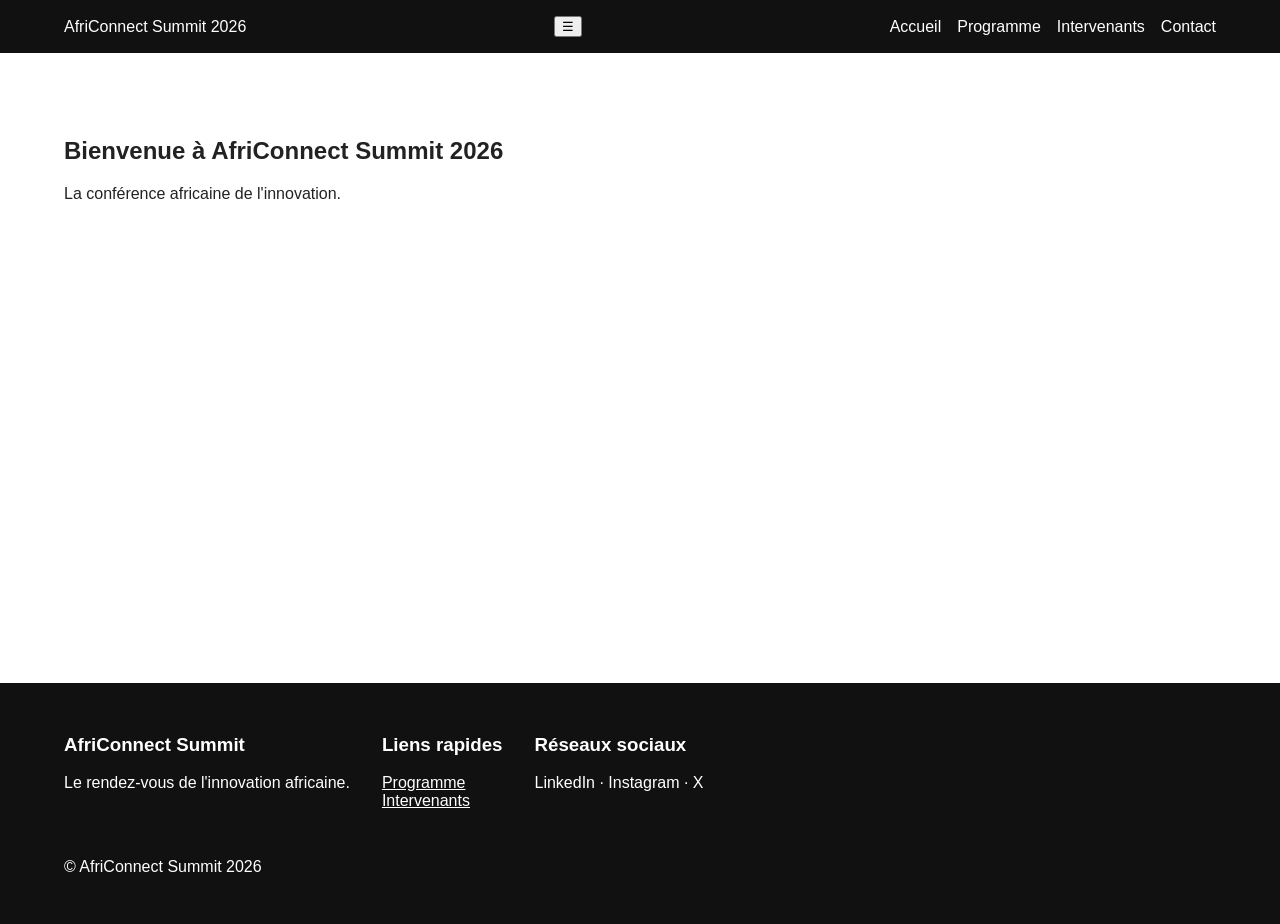
==== index.html @ eaa364ae "feat: initialize AfriConnect Summit project structure" ====
<!DOCTYPE html>
<html lang="fr">
<head><meta charset="UTF-8"><meta name="viewport" content="width=device-width, initial-scale=1.0"><title>Accueil</title><link rel="stylesheet" href="css/style.css"></head>
<body>
<header class="site-header">
  <nav class="navbar">
    <a class="logo" href="index.html">AfriConnect Summit 2026</a>
    <button class="menu-toggle" aria-label="Ouvrir le menu">☰</button>
    <div class="nav-links">
      <a href="index.html">Accueil</a>
      <a href="programme.html">Programme</a>
      <a href="intervenants.html">Intervenants</a>
      <a href="contact.html">Contact</a>
      </div>
  </nav>
</header>
<main><section><h1>Bienvenue à AfriConnect Summit 2026</h1><p>La conférence africaine de l'innovation.</p></section></main>
<footer class="site-footer">
  <div><h3>AfriConnect Summit</h3><p>Le rendez-vous de l'innovation africaine.</p></div>
  <div><h3>Liens rapides</h3><a href="programme.html">Programme</a><a href="intervenants.html">Intervenants</a></div>
  <div><h3>Réseaux sociaux</h3><p>LinkedIn · Instagram · X</p></div>
  <p class="copyright">© <span id="current-year"></span> AfriConnect Summit 2026</p>
</footer>

</body>
</html>
---- css/style.css ----
* { box-sizing: border-box; }
body { margin: 0; font-family: Arial, sans-serif; color: #222; background: #fff; }
.navbar { display: flex; justify-content: space-between; align-items: center; padding: 1rem 5%; background: #111; }
.logo, .nav-links a { color: white; text-decoration: none; }
.nav-links { display: flex; gap: 1rem; }
main { min-height: 70vh; padding: 4rem 5%; }
.site-footer { padding: 2rem 5%; background: #111; color: white; display: flex; gap: 2rem; flex-wrap: wrap; }
.site-footer a { color: white; display: block; }
.copyright { width: 100%; }
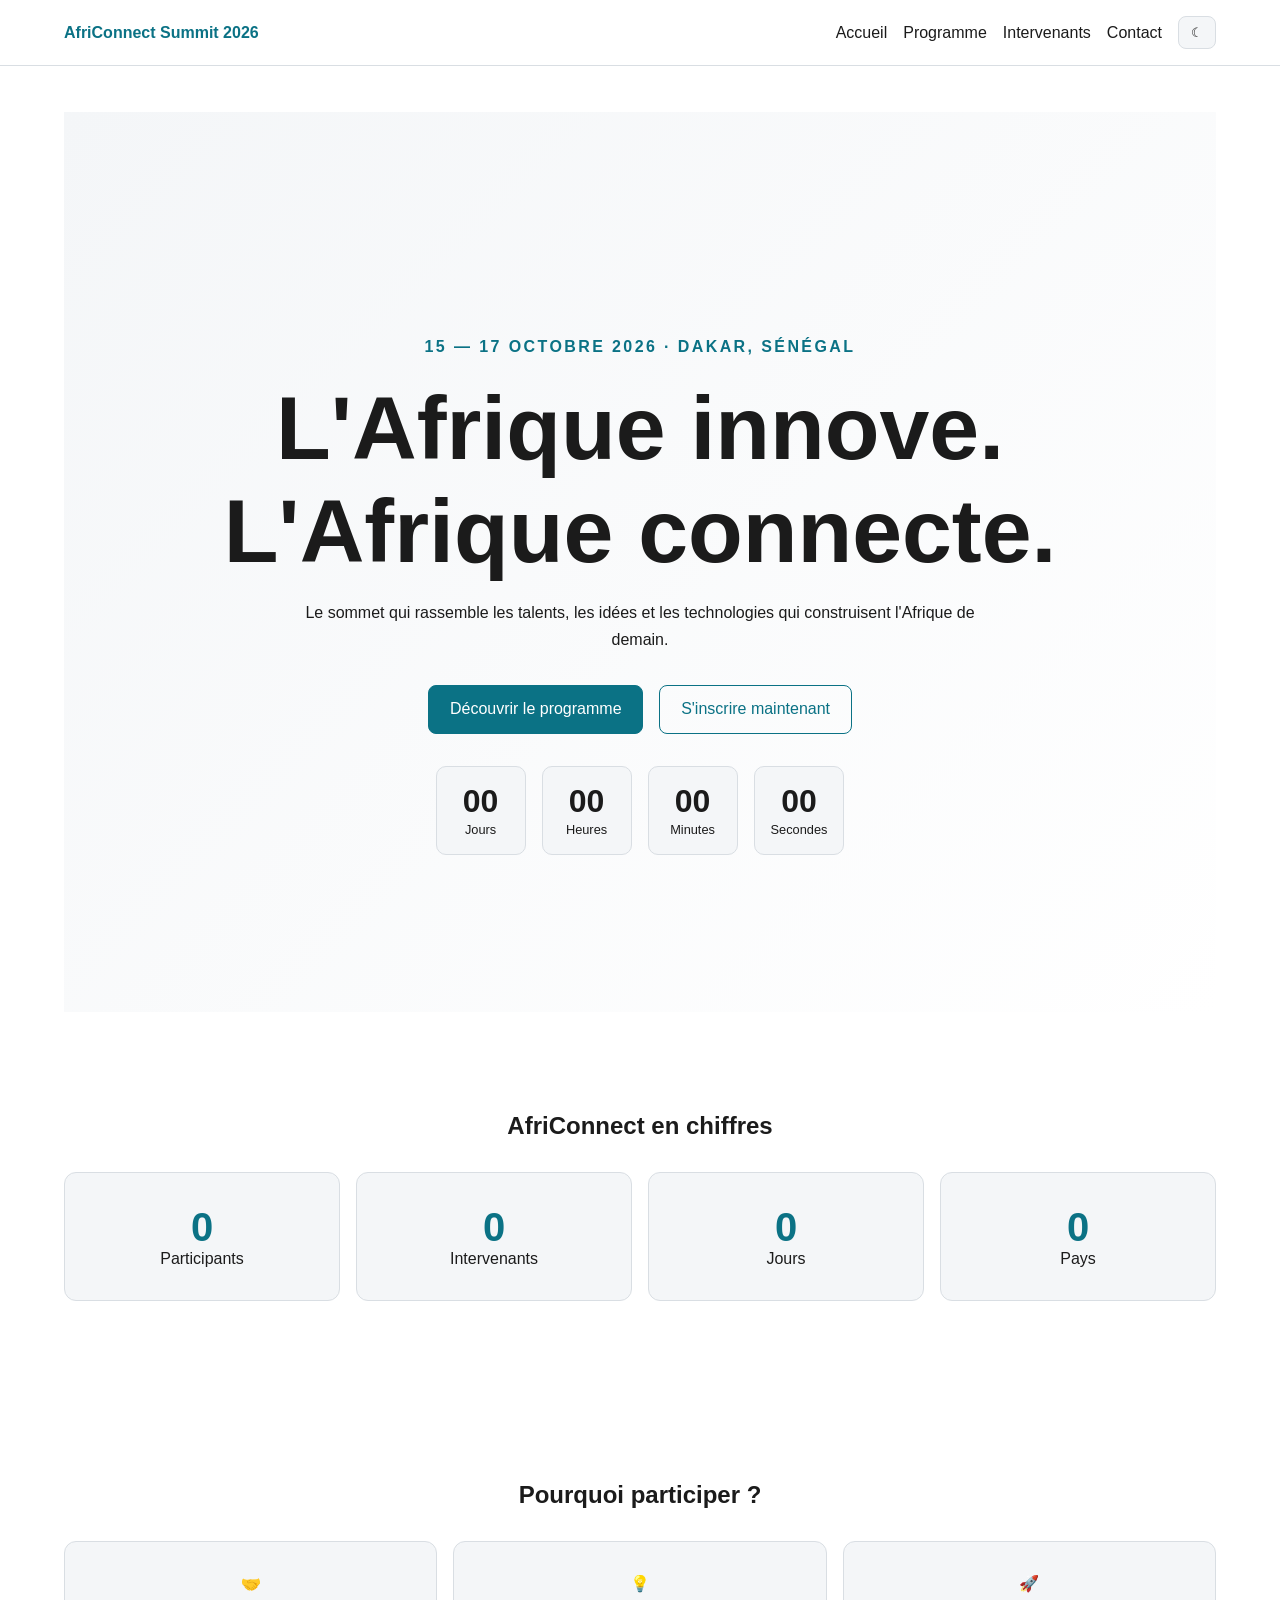
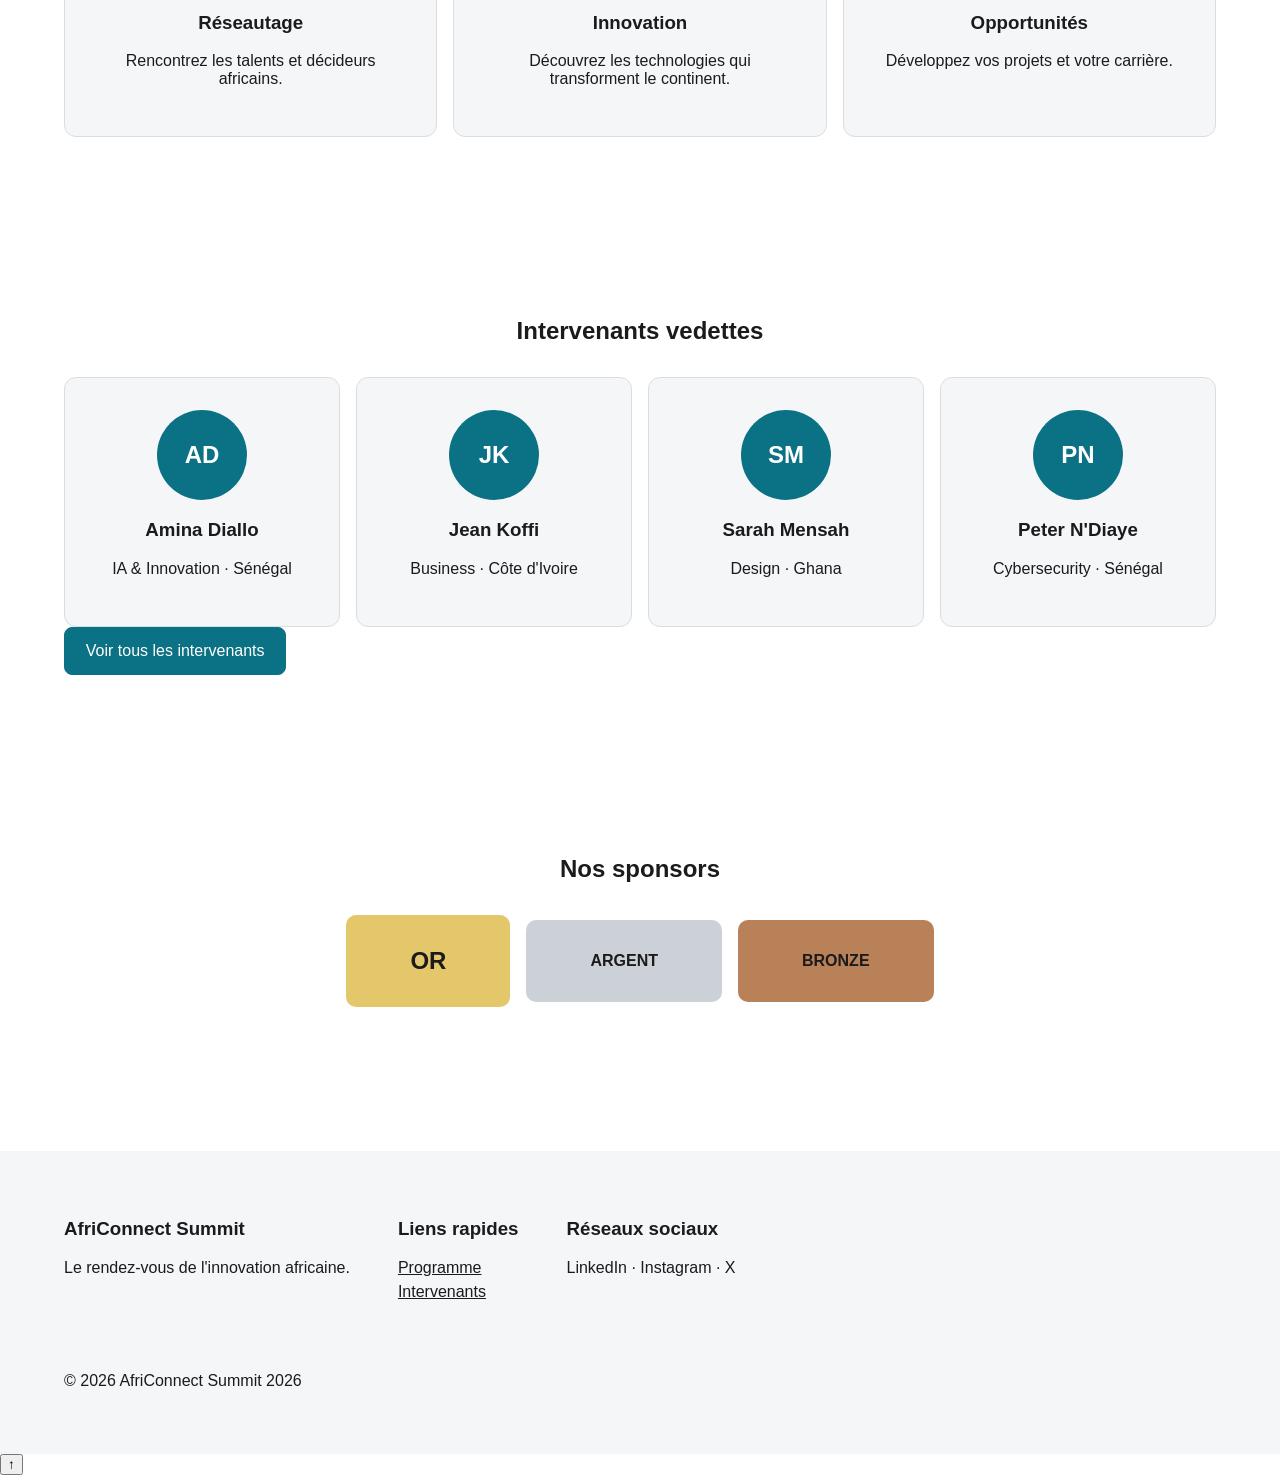
==== commit 0f3877e5: "feat: build complete homepage with hero statistics speakers and sponsors" ====
--- a/index.html
+++ b/index.html
@@ -1,7 +1,14 @@
 <!DOCTYPE html>
 <html lang="fr">
-<head><meta charset="UTF-8"><meta name="viewport" content="width=device-width, initial-scale=1.0"><title>Accueil</title><link rel="stylesheet" href="css/style.css"></head>
+<head>
+  <meta charset="UTF-8">
+  <meta name="viewport" content="width=device-width, initial-scale=1.0">
+  <title>Accueil | AfriConnect Summit 2026</title>
+  <link rel="stylesheet" href="css/style.css">
+  <link rel="stylesheet" href="css/responsive.css">
+</head>
 <body>
+
 <header class="site-header">
   <nav class="navbar">
     <a class="logo" href="index.html">AfriConnect Summit 2026</a>
@@ -11,16 +18,48 @@
       <a href="programme.html">Programme</a>
       <a href="intervenants.html">Intervenants</a>
       <a href="contact.html">Contact</a>
-      </div>
+      <button id="theme-toggle" class="theme-toggle" aria-label="Changer de thème">☾</button>
+    </div>
   </nav>
 </header>
-<main><section><h1>Bienvenue à AfriConnect Summit 2026</h1><p>La conférence africaine de l'innovation.</p></section></main>
+
+<main>
+
+<section class="hero">
+  <div class="hero-content reveal fade-in">
+    <p class="eyebrow">15 — 17 OCTOBRE 2026 · DAKAR, SÉNÉGAL</p>
+    <h1>L'Afrique innove.<br>L'Afrique connecte.</h1>
+    <p>Le sommet qui rassemble les talents, les idées et les technologies qui construisent l'Afrique de demain.</p>
+    <div class="cta-group"><a class="btn" href="programme.html">Découvrir le programme</a><a class="btn secondary" href="contact.html">S'inscrire maintenant</a></div>
+    <div id="countdown" class="countdown"><div><strong id="days">00</strong><span>Jours</span></div><div><strong id="hours">00</strong><span>Heures</span></div><div><strong id="minutes">00</strong><span>Minutes</span></div><div><strong id="seconds">00</strong><span>Secondes</span></div></div>
+  </div>
+</section>
+<section class="section reveal"><h2>AfriConnect en chiffres</h2><div class="stats-grid">
+  <div class="stat-card"><strong class="counter" data-target="1200">0</strong><span>Participants</span></div>
+  <div class="stat-card"><strong class="counter" data-target="48">0</strong><span>Intervenants</span></div>
+  <div class="stat-card"><strong class="counter" data-target="3">0</strong><span>Jours</span></div>
+  <div class="stat-card"><strong class="counter" data-target="12">0</strong><span>Pays</span></div>
+</div></section>
+<section class="section reveal"><h2>Pourquoi participer ?</h2><div class="features"><article>🤝<h3>Réseautage</h3><p>Rencontrez les talents et décideurs africains.</p></article><article>💡<h3>Innovation</h3><p>Découvrez les technologies qui transforment le continent.</p></article><article>🚀<h3>Opportunités</h3><p>Développez vos projets et votre carrière.</p></article></div></section>
+<section class="section reveal"><h2>Intervenants vedettes</h2><div class="speaker-grid">
+  <article class="speaker-card"><div class="avatar">AD</div><h3>Amina Diallo</h3><p>IA & Innovation · Sénégal</p></article>
+  <article class="speaker-card"><div class="avatar">JK</div><h3>Jean Koffi</h3><p>Business · Côte d'Ivoire</p></article>
+  <article class="speaker-card"><div class="avatar">SM</div><h3>Sarah Mensah</h3><p>Design · Ghana</p></article>
+  <article class="speaker-card"><div class="avatar">PN</div><h3>Peter N'Diaye</h3><p>Cybersecurity · Sénégal</p></article>
+</div><a class="btn" href="intervenants.html">Voir tous les intervenants</a></section>
+<section class="section reveal"><h2>Nos sponsors</h2><div class="sponsors"><div class="sponsor gold">OR</div><div class="sponsor silver">ARGENT</div><div class="sponsor bronze">BRONZE</div></div></section>
+
+</main>
+
 <footer class="site-footer">
   <div><h3>AfriConnect Summit</h3><p>Le rendez-vous de l'innovation africaine.</p></div>
   <div><h3>Liens rapides</h3><a href="programme.html">Programme</a><a href="intervenants.html">Intervenants</a></div>
   <div><h3>Réseaux sociaux</h3><p>LinkedIn · Instagram · X</p></div>
   <p class="copyright">© <span id="current-year"></span> AfriConnect Summit 2026</p>
 </footer>
+<button id="back-to-top" class="back-to-top" aria-label="Retour en haut">↑</button>
+
+<script src="js/main.js"></script>
 
 </body>
 </html>
--- a/css/style.css
+++ b/css/style.css
@@ -1,9 +1,40 @@
-* { box-sizing: border-box; }
-body { margin: 0; font-family: Arial, sans-serif; color: #222; background: #fff; }
-.navbar { display: flex; justify-content: space-between; align-items: center; padding: 1rem 5%; background: #111; }
-.logo, .nav-links a { color: white; text-decoration: none; }
-.nav-links { display: flex; gap: 1rem; }
-main { min-height: 70vh; padding: 4rem 5%; }
-.site-footer { padding: 2rem 5%; background: #111; color: white; display: flex; gap: 2rem; flex-wrap: wrap; }
-.site-footer a { color: white; display: block; }
-.copyright { width: 100%; }
+:root { --bg:#ffffff; --text:#1b1b1b; --surface:#f4f6f8; --primary:#0b7285; --header:#ffffff; --border:#d9dee3; }
+[data-theme="dark"] { --bg:#101418; --text:#f4f7f9; --surface:#1b2229; --primary:#66d9ef; --header:#151b21; --border:#35404a; }
+* { box-sizing:border-box; }
+html { scroll-behavior:smooth; }
+body { margin:0; font-family:Arial,sans-serif; color:var(--text); background:var(--bg); transition:.3s; }
+.navbar { position:fixed; top:0; left:0; right:0; z-index:10; display:flex; justify-content:space-between; align-items:center; padding:1rem 5%; background:var(--header); border-bottom:1px solid var(--border); }
+.logo { color:var(--primary); text-decoration:none; font-weight:700; }
+.nav-links { display:flex; align-items:center; gap:1rem; }
+.nav-links a { color:var(--text); text-decoration:none; }
+.theme-toggle,.menu-toggle { border:1px solid var(--border); background:var(--surface); color:var(--text); padding:.5rem .75rem; cursor:pointer; border-radius:8px; }
+.menu-toggle { display:none; }
+main { min-height:70vh; padding:7rem 5% 4rem; }
+.site-footer { padding:3rem 5%; background:var(--surface); display:flex; gap:3rem; flex-wrap:wrap; }
+.site-footer a { color:var(--text); display:block; margin:.4rem 0; }
+.copyright { width:100%; }
+
+.hero { min-height:100vh; display:grid; place-items:center; text-align:center; padding:6rem 5% 3rem; background:linear-gradient(135deg,var(--surface),var(--bg)); }
+.hero h1 { font-size:clamp(2.5rem,7vw,6rem); margin:.5rem 0; }
+.hero p { max-width:700px; margin:1rem auto; line-height:1.7; }
+.eyebrow { letter-spacing:.15em; color:var(--primary); font-weight:700; }
+.cta-group { display:flex; justify-content:center; gap:1rem; flex-wrap:wrap; margin:2rem 0; }
+.btn { display:inline-block; padding:.9rem 1.3rem; background:var(--primary); color:white; text-decoration:none; border-radius:8px; border:1px solid var(--primary); }
+.btn.secondary { background:transparent; color:var(--primary); }
+.countdown { display:flex; justify-content:center; gap:1rem; flex-wrap:wrap; }
+.countdown div { min-width:90px; padding:1rem; background:var(--surface); border:1px solid var(--border); border-radius:10px; }
+.countdown strong { display:block; font-size:2rem; }
+.countdown span { font-size:.8rem; }
+.section { padding:5rem 0; }
+.section h2 { text-align:center; margin-bottom:2rem; }
+.stats-grid,.speaker-grid { display:grid; grid-template-columns:repeat(4,1fr); gap:1rem; }
+.stat-card,.speaker-card,.features article { padding:2rem; text-align:center; background:var(--surface); border:1px solid var(--border); border-radius:12px; }
+.stat-card strong { display:block; font-size:2.5rem; color:var(--primary); }
+.features { display:flex; gap:1rem; }
+.features article { flex:1; }
+.speaker-card { transition:.3s; }
+.speaker-card:hover { transform:translateY(-8px); box-shadow:0 15px 30px #0002; }
+.avatar { width:90px; height:90px; margin:auto; display:grid; place-items:center; border-radius:50%; background:var(--primary); color:white; font-weight:bold; font-size:1.5rem; }
+.sponsors { display:flex; align-items:center; justify-content:center; gap:1rem; }
+.sponsor { padding:2rem 4rem; border-radius:10px; font-weight:bold; }
+.gold { font-size:1.5rem; background:#e5c76b; }.silver { background:#cbd1d6; }.bronze { background:#b98157; }
--- a/css/responsive.css
+++ b/css/responsive.css
@@ -0,0 +1,8 @@
+@media (max-width: 700px) {
+  .menu-toggle { display:block; }
+  .nav-links { display:none; position:absolute; top:100%; left:0; right:0; padding:1rem 5%; background:var(--header); flex-direction:column; align-items:flex-start; }
+  .nav-links.open { display:flex; }
+}
+
+@media (max-width:900px){.stats-grid,.speaker-grid{grid-template-columns:repeat(2,1fr)}}
+@media (max-width:700px){.features,.sponsors{flex-direction:column}.stats-grid,.speaker-grid{grid-template-columns:1fr}.sponsor{text-align:center}}
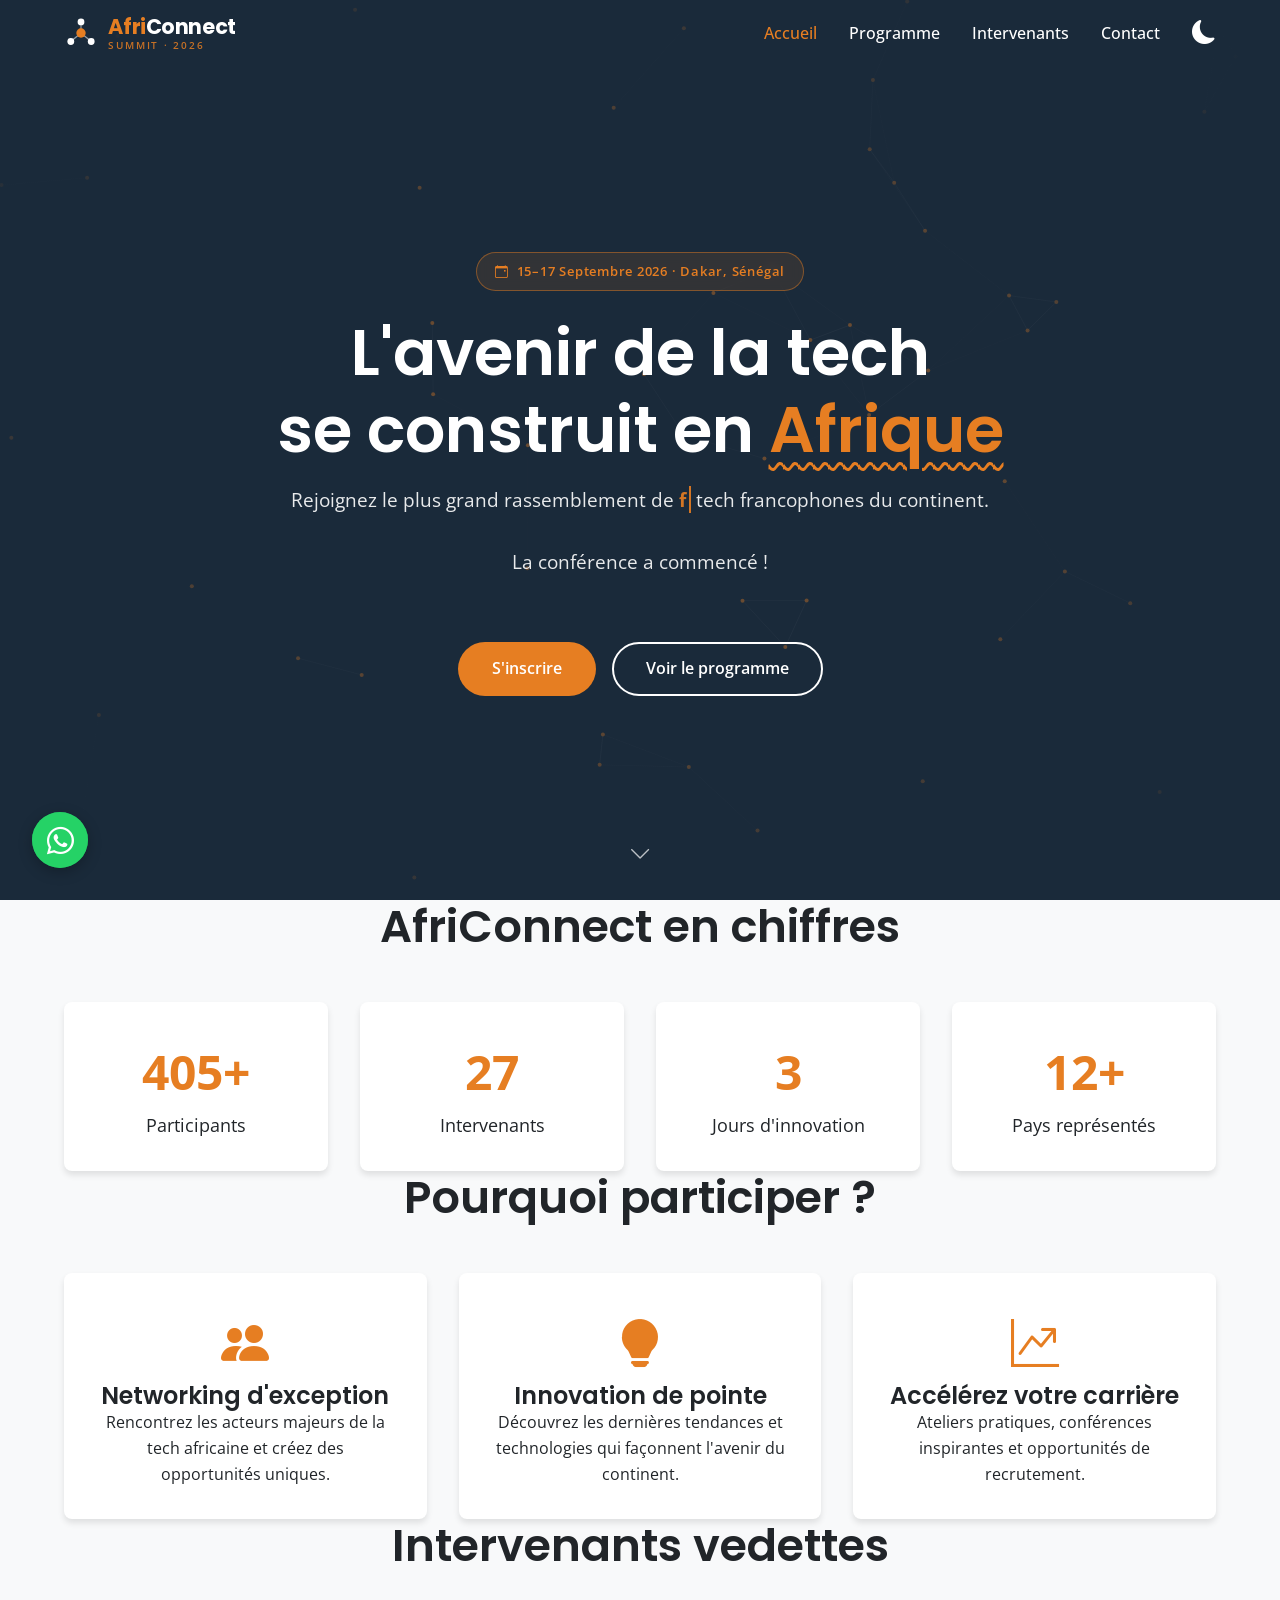
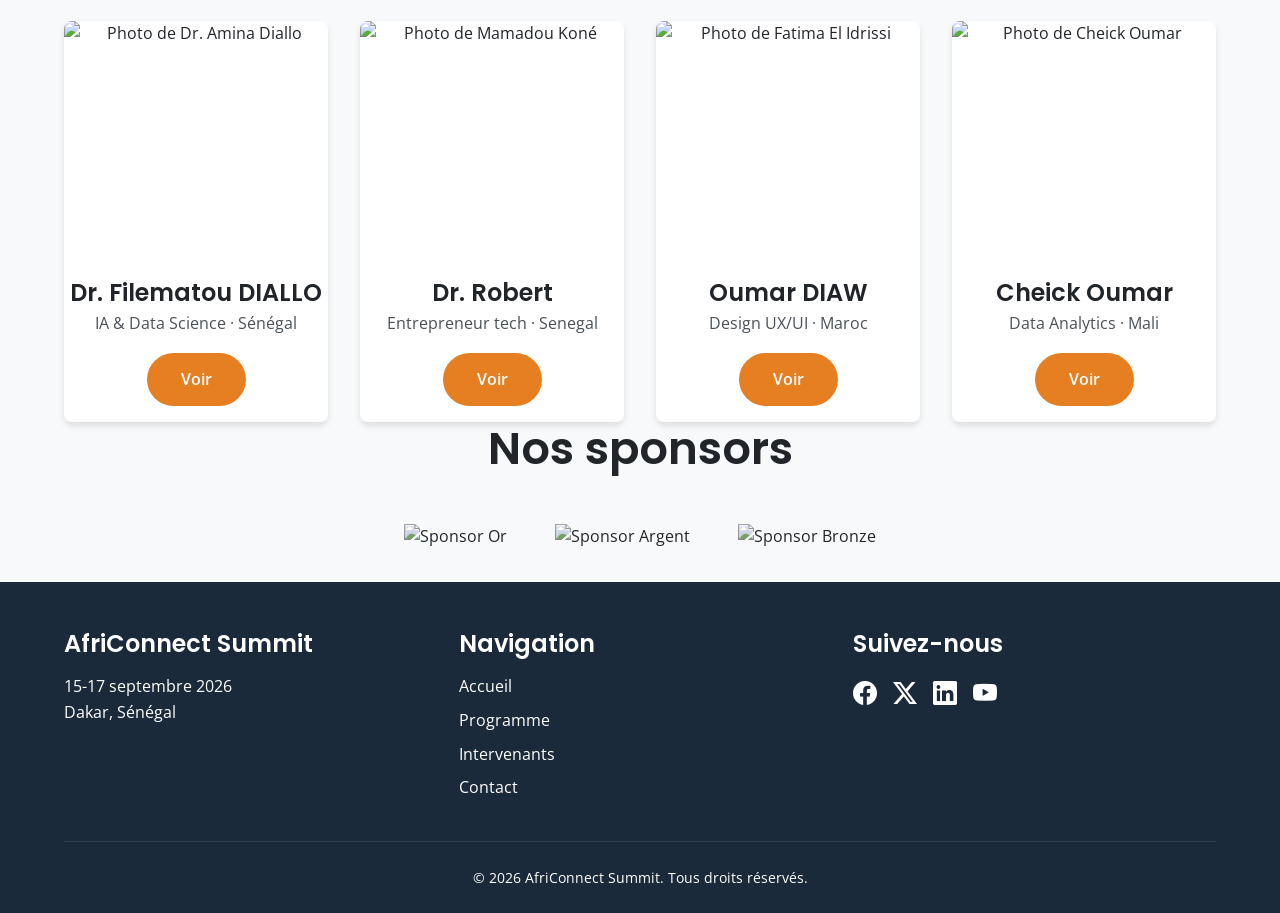
==== commit 1f385245: "feat: finalize AfriConnect Summit 2026 website and complete all requirements" ====
--- a/index.html
+++ b/index.html
@@ -1,65 +1,216 @@
 <!DOCTYPE html>
-<html lang="fr">
+<html lang="fr" class="no-js">
 <head>
-  <meta charset="UTF-8">
-  <meta name="viewport" content="width=device-width, initial-scale=1.0">
-  <title>Accueil | AfriConnect Summit 2026</title>
-  <link rel="stylesheet" href="css/style.css">
-  <link rel="stylesheet" href="css/responsive.css">
+    <meta charset="UTF-8" />
+    <meta name="viewport" content="width=device-width, initial-scale=1.0" />
+    <meta name="description" content="AfriConnect Summit 2026 : le plus grand rassemblement tech francophone, 15-17 septembre 2026 à Dakar." />
+    <title>AfriConnect Summit 2026</title>
+    <!-- Google Fonts -->
+    <link rel="preconnect" href="https://fonts.googleapis.com">
+    <link rel="preconnect" href="https://fonts.gstatic.com" crossorigin>
+    <link href="https://fonts.googleapis.com/css2?family=Open+Sans:ital,wght@0,300..800;1,300..800&family=Poppins:ital,wght@0,400;0,600;0,700;1,400&display=swap" rel="stylesheet">
+    <!-- Bootstrap Icons -->
+    <link rel="stylesheet" href="https://cdn.jsdelivr.net/npm/bootstrap-icons@1.11.3/font/bootstrap-icons.min.css">
+    <script>document.documentElement.classList.replace('no-js','js');</script>
+    <link rel="stylesheet" href="css/style.css">
 </head>
 <body>
 
-<header class="site-header">
-  <nav class="navbar">
-    <a class="logo" href="index.html">AfriConnect Summit 2026</a>
-    <button class="menu-toggle" aria-label="Ouvrir le menu">☰</button>
-    <div class="nav-links">
-      <a href="index.html">Accueil</a>
-      <a href="programme.html">Programme</a>
-      <a href="intervenants.html">Intervenants</a>
-      <a href="contact.html">Contact</a>
-      <button id="theme-toggle" class="theme-toggle" aria-label="Changer de thème">☾</button>
+    <!-- navbar  -->
+    <header class="navbar" id="navbar">
+        <div class="container">
+            <a href="index.html" class="logo" aria-label="AfriConnect Summit — retour à l'accueil">
+         <svg class="logo-mark" viewBox="0 0 40 40" xmlns="http://www.w3.org/2000/svg" aria-hidden="true" focusable="false">
+                    <line class="lm-link" x1="20" y1="20" x2="8" y2="30" />
+           <line class="lm-link" x1="20" y1="20" x2="32" y2="30" />
+              <line class="lm-link" x1="20" y1="20" x2="20" y2="7" />
+     <circle class="lm-node" cx="8" cy="30" r="4" />
+             <circle class="lm-node" cx="32" cy="30" r="4" />
+                    <circle class="lm-node" cx="20" cy="7" r="4" />
+              <circle class="lm-node lm-hub" cx="20" cy="20" r="5.5" />
+                   </svg>
+      <span class="logo-text">
+                    <span class="logo-wordmark"><span class="logo-afri">Afri</span>Connect</span>
+                    <span class="logo-tagline">Summit · 2026</span>
+     </span>
+  </a>
+            <nav aria-label="Navigation principale">
+        <ul class="nav-links" id="navLinks">
+             <li><a href="index.html" class="active" aria-current="page">Accueil</a></li>
+                    <li><a href="programme.html">Programme</a></li>
+              <li><a href="intervenants.html">Intervenants</a></li>
+                    <li><a href="contact.html">Contact</a></li>
+                <li>
+                        <button class="theme-toggle" id="themeToggle" aria-label="Basculer le mode sombre">
+                            <i class="bi bi-moon-fill"></i>
+                        </button>
+            </li>
+         </ul>
+            <button class="hamburger" id="hamburger" aria-label="Menu" aria-expanded="false" aria-controls="navLinks">
+                <span></span><span></span><span></span>
+                </button>
+            </nav>
+        </div>
+    </header>
+
+<!-- hero -->
+                 <section class="hero" id="accueil">
+    <canvas class="hero-canvas" data-max-particles="70" aria-hidden="true"></canvas>
+                    <div class="hero-content">
+    <span class="hero-eyebrow"><i class="bi bi-calendar-event"></i> 15–17 Septembre 2026 · Dakar, Sénégal</span>
+                <h1>L'avenir de la tech <br>se construit en <span class="accent-word">Afrique</span></h1>
+            <p>Rejoignez le plus grand rassemblement de <span id="typewriter" class="typewriter-word"></span> tech francophones du continent.</p>
+    <div class="countdown">
+                <div class="countdown-item"><span id="days">00</span><small>Jours</small></div>
+      <div class="countdown-item"><span id="hours">00</span><small>Heures</small></div>
+                <div class="countdown-item"><span id="minutes">00</span><small>Minutes</small></div>
+                                     <div class="countdown-item"><span id="seconds">00</span><small>Secondes</small></div>
+ </div>
+                     <div class="cta-buttons">
+      <a href="contact.html" class="btn btn-primary">S'inscrire</a>
+                <a href="programme.html" class="btn btn-outline">Voir le programme</a>
+                         </div>
+                            </div>
+                    <a href="#chiffres" class="scroll-cue" aria-label="Défiler vers la suite"><i class="bi bi-chevron-down"></i></a>
+                 </section>
+
+    <!-- chiffre clé -->
+        <section class="container fade-in" id="chiffres">
+        <h2 class="section-title">AfriConnect en chiffres</h2>
+             <div class="stats-grid">
+                     <div class="stat-item">
+                <span class="stat-number" data-target="1200" data-suffix="+">0</span>
+                     <span class="stat-label">Participants</span>
+                               </div>
+             <div class="stat-item">
+                <span class="stat-number" data-target="48" data-suffix="">0</span>
+                <span class="stat-label">Intervenants</span>
+                         </div>
+    <div class="stat-item">
+                <span class="stat-number" data-target="3" data-suffix="">0</span>
+                <span class="stat-label">Jours d'innovation</span>
+            </div>
+     <div class="stat-item">
+                <span class="stat-number" data-target="12" data-suffix="+">0</span>
+         <span class="stat-label">Pays représentés</span>
+            </div>
+     </div>
+    </section>
+
+<!-- why participer ?  -->
+    <section class="container slide-in">
+        <h2 class="section-title">Pourquoi participer ?</h2>
+        <div class="reasons">
+     <div class="reason">
+       <i class="bi bi-people-fill"></i>
+                <h3>Networking d'exception</h3>
+                <p>Rencontrez les acteurs majeurs de la tech africaine et créez des opportunités uniques.</p>
+            </div>
+            <div class="reason">
+                <i class="bi bi-lightbulb-fill"></i>
+       <h3>Innovation de pointe</h3>
+                <p>Découvrez les dernières tendances et technologies qui façonnent l'avenir du continent.</p>
+     </div>
+        <div class="reason">
+                <i class="bi bi-graph-up-arrow"></i>
+     <h3>Accélérez votre carrière</h3>
+                         <p>Ateliers pratiques, conférences inspirantes et opportunités de recrutement.</p>
     </div>
-  </nav>
-</header>
-
-<main>
-
-<section class="hero">
-  <div class="hero-content reveal fade-in">
-    <p class="eyebrow">15 — 17 OCTOBRE 2026 · DAKAR, SÉNÉGAL</p>
-    <h1>L'Afrique innove.<br>L'Afrique connecte.</h1>
-    <p>Le sommet qui rassemble les talents, les idées et les technologies qui construisent l'Afrique de demain.</p>
-    <div class="cta-group"><a class="btn" href="programme.html">Découvrir le programme</a><a class="btn secondary" href="contact.html">S'inscrire maintenant</a></div>
-    <div id="countdown" class="countdown"><div><strong id="days">00</strong><span>Jours</span></div><div><strong id="hours">00</strong><span>Heures</span></div><div><strong id="minutes">00</strong><span>Minutes</span></div><div><strong id="seconds">00</strong><span>Secondes</span></div></div>
-  </div>
-</section>
-<section class="section reveal"><h2>AfriConnect en chiffres</h2><div class="stats-grid">
-  <div class="stat-card"><strong class="counter" data-target="1200">0</strong><span>Participants</span></div>
-  <div class="stat-card"><strong class="counter" data-target="48">0</strong><span>Intervenants</span></div>
-  <div class="stat-card"><strong class="counter" data-target="3">0</strong><span>Jours</span></div>
-  <div class="stat-card"><strong class="counter" data-target="12">0</strong><span>Pays</span></div>
-</div></section>
-<section class="section reveal"><h2>Pourquoi participer ?</h2><div class="features"><article>🤝<h3>Réseautage</h3><p>Rencontrez les talents et décideurs africains.</p></article><article>💡<h3>Innovation</h3><p>Découvrez les technologies qui transforment le continent.</p></article><article>🚀<h3>Opportunités</h3><p>Développez vos projets et votre carrière.</p></article></div></section>
-<section class="section reveal"><h2>Intervenants vedettes</h2><div class="speaker-grid">
-  <article class="speaker-card"><div class="avatar">AD</div><h3>Amina Diallo</h3><p>IA & Innovation · Sénégal</p></article>
-  <article class="speaker-card"><div class="avatar">JK</div><h3>Jean Koffi</h3><p>Business · Côte d'Ivoire</p></article>
-  <article class="speaker-card"><div class="avatar">SM</div><h3>Sarah Mensah</h3><p>Design · Ghana</p></article>
-  <article class="speaker-card"><div class="avatar">PN</div><h3>Peter N'Diaye</h3><p>Cybersecurity · Sénégal</p></article>
-</div><a class="btn" href="intervenants.html">Voir tous les intervenants</a></section>
-<section class="section reveal"><h2>Nos sponsors</h2><div class="sponsors"><div class="sponsor gold">OR</div><div class="sponsor silver">ARGENT</div><div class="sponsor bronze">BRONZE</div></div></section>
-
-</main>
-
-<footer class="site-footer">
-  <div><h3>AfriConnect Summit</h3><p>Le rendez-vous de l'innovation africaine.</p></div>
-  <div><h3>Liens rapides</h3><a href="programme.html">Programme</a><a href="intervenants.html">Intervenants</a></div>
-  <div><h3>Réseaux sociaux</h3><p>LinkedIn · Instagram · X</p></div>
-  <p class="copyright">© <span id="current-year"></span> AfriConnect Summit 2026</p>
-</footer>
-<button id="back-to-top" class="back-to-top" aria-label="Retour en haut">↑</button>
-
-<script src="js/main.js"></script>
-
+        </div>
+    </section>
+
+    <!-- Les intervenants -->
+    <section class="container zoom-in">
+        <h2 class="section-title">Intervenants vedettes</h2>
+        <div class="speakers-grid">
+            <!-- Carte 1 -->
+            <div class="speaker-card" data-theme="ai">
+                <img src="https://www.chrhautesenne.be/sites/default/files/styles/large/public/2025-02/Diallo_Aissatou.jpg.webp?h=fc3f5e47&itok=AjhcNFgK" alt="Photo de Dr. Amina Diallo">
+                <h3>Dr. Filematou DIALLO</h3>
+                <p>IA & Data Science · Sénégal</p>
+                <a href="intervenants.html" class="btn btn-primary">Voir</a>
+            </div>
+            <!-- Carte 2 -->
+            <div class="speaker-card" data-theme="business">
+                <img src="https://diggers.news/wp-content/uploads/2025/05/Dr-Sega-e1746857872665.jpeg" alt="Photo de Mamadou Koné">
+                <h3>Dr. Robert</h3>
+                <p>Entrepreneur tech · Senegal</p>
+                <a href="intervenants.html" class="btn btn-primary">Voir</a>
+            </div>
+            <!-- Carte 3 -->
+            <div class="speaker-card" data-theme="design">
+                <img src="https://global.ariseplay.com/amg/www.arise.tv/uploads/2021/02/Abdulsamad-Rabiu.jpg" alt="Photo de Fatima El Idrissi">
+                <h3>Oumar DIAW</h3>
+                <p>Design UX/UI · Maroc</p>
+                <a href="intervenants.html" class="btn btn-primary">Voir</a>
+            </div>
+            <!-- Carte 4 -->
+            <div class="speaker-card" data-theme="data">
+                <img src="https://senegal7.com/wp-content/uploads/2025/03/Le-Senegal-magnifie-le-theme-de-la-Journee-Mondiale.jpg" alt="Photo de Cheick Oumar">
+                <h3>Cheick Oumar</h3>
+                <p>Data Analytics · Mali</p>
+                <a href="intervenants.html" class="btn btn-primary">Voir</a>
+            </div>
+        </div>
+    </section>
+
+    <!-- Sponsors-->
+    <section class="container">
+        <h2 class="section-title">Nos sponsors</h2>
+        <div class="sponsors">
+            <div class="sponsor gold">
+                <img src="https://i0.wp.com/pastef.org/wp-content/uploads/2020/01/Logo-Pastef-01.png?resize=1024%2C576&ssl=1" alt="Sponsor Or">
+            </div>
+            <div class="sponsor silver">
+                <img src="https://s.rfi.fr/media/display/ed44f02a-c239-11ec-b0fc-005056bf8594/w:980/p:16x9/wave-senegal-mobile-money.png" alt="Sponsor Argent">
+            </div>
+            <div class="sponsor bronze">
+                <img src="https://media.licdn.com/dms/image/v2/D5612AQGDS7RxeH7oYg/article-cover_image-shrink_720_1280/article-cover_image-shrink_720_1280/0/1732199007458?e=2147483647&v=beta&t=pcN7pC9khEKmROkFY8ktlH1fE3T2nJt5a-Lr2YK0wtw" alt="Sponsor Bronze">
+            </div>
+        </div>
+    </section>
+
+    <!-- footer traduiser vous meme en français -->
+    <footer>
+        <div class="container">
+                            <div class="footer-grid">
+                <div class="footer-col">
+                    <h3>AfriConnect Summit</h3>
+             <p>15-17 septembre 2026<br>Dakar, Sénégal</p>
+                </div>
+                    <div class="footer-col">
+                    <h3>Navigation</h3>
+                    <ul>
+                        <li><a href="index.html">Accueil</a></li>
+                        <li><a href="programme.html">Programme</a></li>
+                        <li><a href="intervenants.html">Intervenants</a></li>
+                        <li><a href="contact.html">Contact</a></li>
+                    </ul>
+                </div>
+                <div class="footer-col">
+                    <h3>Suivez-nous</h3>
+                    <div class="social-icons">
+                        <a href="#"><i class="bi bi-facebook"></i></a>
+                        <a href="#"><i class="bi bi-twitter-x"></i></a>
+                        <a href="#"><i class="bi bi-linkedin"></i></a>
+                          <a href="#"><i class="bi bi-youtube"></i></a>
+                       </div>
+                  </div>
+              </div>
+            <div class="footer-bottom">
+                <p>&copy; <span class="current-year">2026</span> AfriConnect Summit. Tous droits réservés.</p>
+            </div>
+        </div>
+    </footer>
+
+    <!-- tapoter mon WHATSAPP FLOTTANT  -->
+    <a class="whatsapp-float" href="https://wa.me/221771234567?text=Bonjour%2C%20je%20souhaite%20des%20informations%20sur%20AfriConnect%20Summit%202026" target="_blank" rel="noopener" aria-label="Discuter sur WhatsApp">
+        <i class="bi bi-whatsapp"></i>
+    </a>
+
+    <!-- tu peux traaduire en français si tu ne comprend pas bro : BACK TO TOP -->
+    <button class="back-to-top" id="backToTop" aria-label="Retour en haut"><i class="bi bi-chevron-up"></i></button>
+
+    <script src="js/main.js"></script>
 </body>
 </html>
--- a/css/style.css
+++ b/css/style.css
@@ -1,40 +1,1354 @@
-:root { --bg:#ffffff; --text:#1b1b1b; --surface:#f4f6f8; --primary:#0b7285; --header:#ffffff; --border:#d9dee3; }
-[data-theme="dark"] { --bg:#101418; --text:#f4f7f9; --surface:#1b2229; --primary:#66d9ef; --header:#151b21; --border:#35404a; }
-* { box-sizing:border-box; }
-html { scroll-behavior:smooth; }
-body { margin:0; font-family:Arial,sans-serif; color:var(--text); background:var(--bg); transition:.3s; }
-.navbar { position:fixed; top:0; left:0; right:0; z-index:10; display:flex; justify-content:space-between; align-items:center; padding:1rem 5%; background:var(--header); border-bottom:1px solid var(--border); }
-.logo { color:var(--primary); text-decoration:none; font-weight:700; }
-.nav-links { display:flex; align-items:center; gap:1rem; }
-.nav-links a { color:var(--text); text-decoration:none; }
-.theme-toggle,.menu-toggle { border:1px solid var(--border); background:var(--surface); color:var(--text); padding:.5rem .75rem; cursor:pointer; border-radius:8px; }
-.menu-toggle { display:none; }
-main { min-height:70vh; padding:7rem 5% 4rem; }
-.site-footer { padding:3rem 5%; background:var(--surface); display:flex; gap:3rem; flex-wrap:wrap; }
-.site-footer a { color:var(--text); display:block; margin:.4rem 0; }
-.copyright { width:100%; }
-
-.hero { min-height:100vh; display:grid; place-items:center; text-align:center; padding:6rem 5% 3rem; background:linear-gradient(135deg,var(--surface),var(--bg)); }
-.hero h1 { font-size:clamp(2.5rem,7vw,6rem); margin:.5rem 0; }
-.hero p { max-width:700px; margin:1rem auto; line-height:1.7; }
-.eyebrow { letter-spacing:.15em; color:var(--primary); font-weight:700; }
-.cta-group { display:flex; justify-content:center; gap:1rem; flex-wrap:wrap; margin:2rem 0; }
-.btn { display:inline-block; padding:.9rem 1.3rem; background:var(--primary); color:white; text-decoration:none; border-radius:8px; border:1px solid var(--primary); }
-.btn.secondary { background:transparent; color:var(--primary); }
-.countdown { display:flex; justify-content:center; gap:1rem; flex-wrap:wrap; }
-.countdown div { min-width:90px; padding:1rem; background:var(--surface); border:1px solid var(--border); border-radius:10px; }
-.countdown strong { display:block; font-size:2rem; }
-.countdown span { font-size:.8rem; }
-.section { padding:5rem 0; }
-.section h2 { text-align:center; margin-bottom:2rem; }
-.stats-grid,.speaker-grid { display:grid; grid-template-columns:repeat(4,1fr); gap:1rem; }
-.stat-card,.speaker-card,.features article { padding:2rem; text-align:center; background:var(--surface); border:1px solid var(--border); border-radius:12px; }
-.stat-card strong { display:block; font-size:2.5rem; color:var(--primary); }
-.features { display:flex; gap:1rem; }
-.features article { flex:1; }
-.speaker-card { transition:.3s; }
-.speaker-card:hover { transform:translateY(-8px); box-shadow:0 15px 30px #0002; }
-.avatar { width:90px; height:90px; margin:auto; display:grid; place-items:center; border-radius:50%; background:var(--primary); color:white; font-weight:bold; font-size:1.5rem; }
-.sponsors { display:flex; align-items:center; justify-content:center; gap:1rem; }
-.sponsor { padding:2rem 4rem; border-radius:10px; font-weight:bold; }
-.gold { font-size:1.5rem; background:#e5c76b; }.silver { background:#cbd1d6; }.bronze { background:#b98157; }
+/* ===== RESET & VARIABLES ===== */
+:root {
+    /* Couleurs claires (par défaut) */
+    --bg-primary: #f8f9fa;
+    --bg-secondary: #ffffff;
+    --bg-hero: #1a2a3a;
+    --text-primary: #212529;
+    --text-secondary: #495057;
+    --text-light: #ffffff;
+    --accent: #e67e22;
+    --accent-hover: #d35400;
+    --shadow: rgba(0,0,0,0.1);
+    --border-radius: 8px;
+    --transition: 0.3s ease;
+    --font-title: 'Poppins', sans-serif;
+    --font-body: 'Open Sans', sans-serif;
+    --spacing: 2rem;
+    --max-width: 1200px;
+}
+
+[data-theme="dark"] {
+    --bg-primary: #121212;
+    --bg-secondary: #1e1e1e;
+    --bg-hero: #0a0a0a;
+    --text-primary: #e9ecef;
+    --text-secondary: #adb5bd;
+    --text-light: #f8f9fa;
+    --accent: #f39c12;
+    --accent-hover: #e67e22;
+    --shadow: rgba(255,255,255,0.05);
+}
+
+/* ===== BASE ===== */
+* {
+    margin: 0;
+    padding: 0;
+    box-sizing: border-box;
+}
+
+html {
+    scroll-behavior: smooth;
+}
+
+body {
+    font-family: var(--font-body);
+    background-color: var(--bg-primary);
+    color: var(--text-primary);
+    line-height: 1.6;
+    transition: background-color var(--transition), color var(--transition);
+}
+
+a {
+    text-decoration: none;
+    color: inherit;
+}
+
+img {
+    max-width: 100%;
+    height: auto;
+    display: block;
+}
+
+ul {
+    list-style: none;
+}
+
+/* ===== TYPOGRAPHIE ===== */
+h1, h2, h3, h4 {
+    font-family: var(--font-title);
+    font-weight: 600;
+    line-height: 1.2;
+}
+
+h1 { font-size: clamp(2.5rem, 8vw, 4rem); }
+h2 { font-size: clamp(2rem, 5vw, 2.8rem); margin-bottom: 1rem; }
+h3 { font-size: 1.5rem; }
+
+/* ===== CONTAINER ===== */
+.container {
+    max-width: var(--max-width);
+    margin: 0 auto;
+    padding: 0 1.5rem;
+}
+
+/* ===== NAVBAR ===== */
+.navbar {
+    position: fixed;
+    top: 0;
+    left: 0;
+    width: 100%;
+    z-index: 1000;
+    background: transparent;
+    padding: 1rem 0;
+    transition: background var(--transition), box-shadow var(--transition);
+}
+
+.navbar.scrolled {
+    background: var(--bg-secondary);
+    box-shadow: 0 2px 10px var(--shadow);
+}
+
+.navbar .container {
+    display: flex;
+    justify-content: space-between;
+    align-items: center;
+}
+
+/* ===== LOGO ===== */
+/* Le logo combine un pictogramme "réseau" (trois nœuds reliés à un
+   nœud central) et un mot-symbole à deux tons : "Afri" en couleur
+   accent, "Connect" dans la couleur de texte du header. Le pictogramme
+   utilise currentColor pour suivre automatiquement le changement de
+   couleur au scroll et en mode sombre. */
+.logo {
+    display: flex;
+    align-items: center;
+    gap: 0.65rem;
+    color: var(--text-light);
+    transition: color var(--transition);
+}
+
+.navbar.scrolled .logo {
+    color: var(--text-primary);
+}
+
+.logo-mark {
+    flex-shrink: 0;
+    width: 34px;
+    height: 34px;
+    overflow: visible;
+}
+
+.logo-mark .lm-link {
+    stroke: currentColor;
+    stroke-width: 1.4;
+    opacity: 0.55;
+    transition: opacity var(--transition), stroke-dashoffset 0.6s ease;
+    stroke-dasharray: 40;
+    stroke-dashoffset: 0;
+}
+
+.logo-mark .lm-node {
+    fill: currentColor;
+    transition: transform var(--transition), fill var(--transition);
+    transform-origin: center;
+    transform-box: fill-box;
+}
+
+.logo-mark .lm-hub {
+    fill: var(--accent);
+}
+
+.logo:hover .logo-mark .lm-link {
+    opacity: 1;
+    stroke-dashoffset: 40;
+}
+
+.logo:hover .logo-mark .lm-hub {
+    transform: scale(1.18);
+}
+
+.logo:hover .logo-mark .lm-node {
+    transform: scale(1.1);
+}
+
+.logo-text {
+    display: flex;
+    flex-direction: column;
+    line-height: 1.05;
+}
+
+.logo-wordmark {
+    font-family: var(--font-title);
+    font-weight: 700;
+    font-size: 1.3rem;
+    letter-spacing: -0.02em;
+    white-space: nowrap;
+}
+
+.logo-wordmark .logo-afri {
+    color: var(--accent);
+}
+
+.logo-tagline {
+    font-family: var(--font-body);
+    font-size: 0.62rem;
+    font-weight: 600;
+    letter-spacing: 0.18em;
+    text-transform: uppercase;
+    color: var(--accent);
+    opacity: 0.85;
+    margin-top: 0.15rem;
+}
+
+.nav-links {
+    display: flex;
+    gap: 2rem;
+    align-items: center;
+}
+
+.nav-links a {
+    color: var(--text-light);
+    font-weight: 500;
+    transition: color var(--transition);
+}
+
+.navbar.scrolled .nav-links a {
+    color: var(--text-primary);
+}
+
+.nav-links a:hover,
+.nav-links a.active {
+    color: var(--accent);
+}
+
+.theme-toggle {
+    background: none;
+    border: none;
+    color: var(--text-light);
+    font-size: 1.5rem;
+    cursor: pointer;
+    transition: color var(--transition);
+}
+
+.navbar.scrolled .theme-toggle {
+    color: var(--text-primary);
+}
+
+.theme-toggle:hover {
+    color: var(--accent);
+}
+
+/* Hamburger */
+.hamburger {
+    display: none;
+    flex-direction: column;
+    gap: 5px;
+    background: none;
+    border: none;
+    cursor: pointer;
+    padding: 5px;
+}
+
+.hamburger span {
+    display: block;
+    width: 25px;
+    height: 3px;
+    background: var(--text-light);
+    border-radius: 2px;
+    transition: var(--transition);
+}
+
+.navbar.scrolled .hamburger span {
+    background: var(--text-primary);
+}
+
+/* ===== HERO ===== */
+.hero {
+    min-height: 100vh;
+    display: flex;
+    align-items: center;
+    justify-content: center;
+    text-align: center;
+    background: var(--bg-hero);
+    color: var(--text-light);
+    padding: 6rem 1.5rem 3rem;
+    position: relative;
+    overflow: hidden;
+}
+
+.hero-canvas {
+    position: absolute;
+    inset: 0;
+    width: 100%;
+    height: 100%;
+    z-index: 0;
+    opacity: 0.55;
+}
+
+.hero::after {
+    content: '';
+    position: absolute;
+    inset: 0;
+    z-index: 1;
+    background: radial-gradient(ellipse at center, transparent 35%, var(--bg-hero) 92%);
+    pointer-events: none;
+}
+
+.hero-content {
+    max-width: 800px;
+    animation: fadeUp 1s ease-out;
+    position: relative;
+    z-index: 2;
+}
+
+.hero-eyebrow {
+    display: inline-flex;
+    align-items: center;
+    gap: 0.5rem;
+    padding: 0.5rem 1.1rem;
+    border: 1px solid color-mix(in srgb, var(--accent) 45%, transparent);
+    background: color-mix(in srgb, var(--accent) 12%, transparent);
+    backdrop-filter: blur(6px);
+    border-radius: 50px;
+    font-size: 0.8rem;
+    font-weight: 600;
+    letter-spacing: 0.06em;
+    color: var(--accent);
+    margin-bottom: 1.5rem;
+}
+
+.hero h1 {
+    margin-bottom: 1rem;
+}
+
+.hero .accent-word {
+    color: var(--accent);
+    text-decoration: underline;
+    text-decoration-style: wavy;
+    text-decoration-thickness: 3px;
+    text-underline-offset: 10px;
+}
+
+.hero p {
+    font-size: 1.2rem;
+    margin-bottom: 2rem;
+    opacity: 0.9;
+}
+
+.typewriter-word {
+    color: var(--accent);
+    font-weight: 700;
+    border-right: 2px solid var(--accent);
+    padding-right: 3px;
+    animation: caretBlink 0.8s steps(1) infinite;
+}
+
+.cta-buttons {
+    display: flex;
+    gap: 1rem;
+    justify-content: center;
+    flex-wrap: wrap;
+}
+
+.btn {
+    display: inline-block;
+    padding: 0.75rem 2rem;
+    border-radius: 50px;
+    font-weight: 600;
+    transition: all var(--transition);
+    border: 2px solid transparent;
+    cursor: pointer;
+}
+
+.btn-primary {
+    background: var(--accent);
+    color: #fff;
+}
+
+.btn-primary:hover {
+    background: var(--accent-hover);
+    transform: scale(1.05);
+}
+
+.btn-outline {
+    background: transparent;
+    border-color: var(--text-light);
+    color: var(--text-light);
+}
+
+.btn-outline:hover {
+    background: var(--text-light);
+    color: var(--bg-hero);
+    transform: scale(1.05);
+}
+
+/* Countdown */
+.countdown {
+    display: flex;
+    justify-content: center;
+    gap: 2rem;
+    margin: 2rem 0;
+    flex-wrap: wrap;
+}
+
+.countdown-item {
+    background: rgba(255,255,255,0.08);
+    border: 1px solid rgba(255,255,255,0.14);
+    backdrop-filter: blur(8px);
+    padding: 0.5rem 1.2rem;
+    border-radius: var(--border-radius);
+    min-width: 70px;
+}
+
+.countdown-item span {
+    font-size: 2.5rem;
+    font-weight: 700;
+    display: block;
+}
+
+.countdown-item small {
+    font-size: 0.8rem;
+    text-transform: uppercase;
+    opacity: 0.7;
+}
+
+/* ===== SECTIONS ===== */
+section {
+    padding: 4rem 0;
+}
+
+.section-title {
+    text-align: center;
+    margin-bottom: 3rem;
+}
+
+/* Chiffres clés */
+.stats-grid {
+    display: grid;
+    grid-template-columns: repeat(4, 1fr);
+    gap: 2rem;
+    text-align: center;
+}
+
+.stat-item {
+    background: var(--bg-secondary);
+    padding: 2rem 1rem;
+    border-radius: var(--border-radius);
+    box-shadow: 0 4px 6px var(--shadow);
+    transition: transform var(--transition);
+}
+
+.stat-item:hover {
+    transform: translateY(-5px);
+}
+
+.stat-number {
+    font-size: 3rem;
+    font-weight: 700;
+    color: var(--accent);
+    display: block;
+}
+
+.stat-label {
+    font-size: 1.1rem;
+    margin-top: 0.5rem;
+}
+
+/* Pourquoi participer */
+.reasons {
+    display: flex;
+    gap: 2rem;
+    flex-wrap: wrap;
+    justify-content: center;
+}
+
+.reason {
+    flex: 1 1 250px;
+    background: var(--bg-secondary);
+    padding: 2rem;
+    border-radius: var(--border-radius);
+    text-align: center;
+    box-shadow: 0 4px 6px var(--shadow);
+    transition: transform var(--transition), box-shadow var(--transition);
+}
+
+.reason:hover {
+    transform: translateY(-8px);
+    box-shadow: 0 10px 20px var(--shadow);
+}
+
+.reason i {
+    font-size: 3rem;
+    color: var(--accent);
+    margin-bottom: 1rem;
+}
+
+/* Intervenants vedettes */
+.speakers-grid {
+    display: grid;
+    grid-template-columns: repeat(4, 1fr);
+    gap: 2rem;
+}
+
+.speaker-card {
+    background: var(--bg-secondary);
+    border-radius: var(--border-radius);
+    overflow: hidden;
+    box-shadow: 0 4px 6px var(--shadow);
+    transition: transform var(--transition), box-shadow var(--transition);
+    text-align: center;
+}
+
+.speaker-card:hover {
+    transform: translateY(-10px);
+    box-shadow: 0 12px 24px var(--shadow);
+}
+
+.speaker-card img {
+    width: 100%;
+    height: 250px;
+    object-fit: cover;
+}
+
+.speaker-card h3 {
+    margin: 0.5rem 0 0.2rem;
+}
+
+.speaker-card p {
+    color: var(--text-secondary);
+    padding: 0 1rem 1rem;
+}
+
+.speaker-card .btn {
+    margin-bottom: 1rem;
+}
+
+/* Sponsors */
+.sponsors {
+    display: flex;
+    justify-content: center;
+    align-items: center;
+    gap: 3rem;
+    flex-wrap: wrap;
+}
+
+.sponsor {
+    text-align: center;
+}
+
+.sponsor img {
+    max-height: 80px;
+    object-fit: contain;
+    filter: grayscale(0.5);
+    transition: filter var(--transition);
+}
+
+.sponsor:hover img {
+    filter: grayscale(0);
+}
+
+.sponsor.gold img { max-height: 100px; }
+.sponsor.silver img { max-height: 80px; }
+.sponsor.bronze img { max-height: 60px; }
+
+/* ===== FOOTER ===== */
+footer {
+    background: var(--bg-hero);
+    color: var(--text-light);
+    padding: 3rem 0 1.5rem;
+    margin-top: 2rem;
+}
+
+.footer-grid {
+    display: flex;
+    flex-wrap: wrap;
+    gap: 2rem;
+    justify-content: space-between;
+    margin-bottom: 2rem;
+}
+
+.footer-col {
+    flex: 1 1 200px;
+}
+
+.footer-col h3 {
+    margin-bottom: 1rem;
+}
+
+.footer-col ul li {
+    margin-bottom: 0.5rem;
+}
+
+.footer-col a:hover {
+    color: var(--accent);
+}
+
+.social-icons {
+    display: flex;
+    gap: 1rem;
+    font-size: 1.5rem;
+}
+
+.footer-bottom {
+    text-align: center;
+    border-top: 1px solid rgba(255,255,255,0.1);
+    padding-top: 1.5rem;
+    font-size: 0.9rem;
+}
+
+.back-to-top {
+    position: fixed;
+    bottom: 2rem;
+    right: 2rem;
+    background: var(--accent);
+    color: #fff;
+    border: none;
+    border-radius: 50%;
+    width: 50px;
+    height: 50px;
+    font-size: 1.5rem;
+    cursor: pointer;
+    box-shadow: 0 4px 10px var(--shadow);
+    transition: all var(--transition);
+    opacity: 0;
+    visibility: hidden;
+    z-index: 999;
+}
+
+.back-to-top.visible {
+    opacity: 1;
+    visibility: visible;
+}
+
+.back-to-top:hover {
+    background: var(--accent-hover);
+    transform: scale(1.1);
+}
+
+.scroll-cue {
+    position: absolute;
+    bottom: 1.75rem;
+    left: 50%;
+    transform: translateX(-50%);
+    z-index: 2;
+    color: var(--text-light);
+    opacity: 0.7;
+    font-size: 1.4rem;
+    animation: scrollBounce 2s ease-in-out infinite;
+}
+
+.scroll-cue:hover {
+    opacity: 1;
+}
+
+@keyframes scrollBounce {
+    0%, 100% { transform: translate(-50%, 0); }
+    50% { transform: translate(-50%, 8px); }
+}
+
+@keyframes caretBlink {
+    0%, 50% { border-color: var(--accent); }
+    51%, 100% { border-color: transparent; }
+}
+
+@media (prefers-reduced-motion: reduce) {
+    .scroll-cue,
+    .typewriter-word {
+        animation: none;
+    }
+}
+
+/* ===== PAGE INTERNE HERO ===== */
+.page-hero {
+    background: var(--bg-hero);
+    color: var(--text-light);
+    padding: 8rem 0 4rem;
+    text-align: center;
+    position: relative;
+    overflow: hidden;
+}
+
+.page-hero .hero-canvas {
+    position: absolute;
+    inset: 0;
+    width: 100%;
+    height: 100%;
+    z-index: 0;
+    opacity: 0.4;
+}
+
+.page-hero::after {
+    content: '';
+    position: absolute;
+    inset: 0;
+    z-index: 1;
+    background: radial-gradient(ellipse at center, transparent 30%, var(--bg-hero) 92%);
+    pointer-events: none;
+}
+
+.page-hero h1,
+.page-hero .breadcrumb {
+    position: relative;
+    z-index: 2;
+}
+
+.breadcrumb {
+    margin-top: 0.5rem;
+    font-size: 0.9rem;
+    opacity: 0.8;
+}
+
+.breadcrumb a {
+    color: var(--accent);
+}
+
+/* ===== PROGRAMME ===== */
+.tabs {
+    margin: 2rem 0;
+}
+
+/* ===== SEGMENTED CONTROL (onglets Programme + filtres Intervenants) ===== */
+.segmented {
+    position: relative;
+    display: flex;
+    width: fit-content;
+    margin: 0 auto;
+    flex-wrap: wrap;
+    gap: 0.25rem;
+    padding: 0.35rem;
+    background: var(--bg-secondary);
+    border: 1px solid var(--shadow);
+    border-radius: 50px;
+    box-shadow: inset 0 1px 3px var(--shadow);
+}
+
+.segmented-glow {
+    position: absolute;
+    top: 0.35rem;
+    left: 0;
+    height: calc(100% - 0.7rem);
+    width: 0;
+    border-radius: 50px;
+    background: linear-gradient(135deg, var(--accent), var(--accent-hover));
+    box-shadow: 0 0 22px color-mix(in srgb, var(--accent) 55%, transparent), 0 4px 10px rgba(0,0,0,0.2);
+    transition: transform 0.4s cubic-bezier(0.65, 0, 0.35, 1), width 0.4s cubic-bezier(0.65, 0, 0.35, 1);
+    z-index: 0;
+}
+
+.tab-btn,
+.filter-btn {
+    position: relative;
+    z-index: 1;
+    padding: 0.6rem 1.5rem;
+    border: none;
+    background: transparent;
+    color: var(--text-secondary);
+    border-radius: 50px;
+    font-weight: 600;
+    cursor: pointer;
+    transition: color var(--transition);
+    display: inline-flex;
+    align-items: center;
+    gap: 0.45rem;
+}
+
+.tab-btn.active,
+.filter-btn.active {
+    color: #fff;
+}
+
+.tab-btn:hover,
+.filter-btn:hover {
+    color: var(--accent);
+}
+
+.tab-btn.active:hover,
+.filter-btn.active:hover {
+    color: #fff;
+}
+
+.tab-content {
+    display: none;
+    animation: fadeUp 0.5s ease;
+}
+
+.tab-content.active {
+    display: block;
+}
+
+.schedule-table {
+    width: 100%;
+    border-collapse: collapse;
+    background: var(--bg-secondary);
+    border-radius: var(--border-radius);
+    overflow: hidden;
+    box-shadow: 0 4px 6px var(--shadow);
+}
+
+.schedule-table th {
+    background: var(--bg-hero);
+    color: var(--text-light);
+    padding: 1rem;
+    text-align: left;
+}
+
+.schedule-table td {
+    padding: 1rem;
+    border-bottom: 1px solid var(--shadow);
+}
+
+.schedule-table tr:nth-child(even) {
+    background: var(--bg-primary);
+}
+
+.schedule-table tr:hover {
+    background: var(--accent);
+    color: #fff;
+}
+
+/* Thématiques — bandeau plein écran façon "feature band" (Apple/Tesla) */
+.themes-section {
+    background: var(--bg-hero);
+    color: var(--text-light);
+    padding: 5.5rem 0;
+    margin-top: 3rem;
+    position: relative;
+    overflow: hidden;
+}
+
+.themes-section::before {
+    content: '';
+    position: absolute;
+    top: -20%;
+    left: 50%;
+    transform: translateX(-50%);
+    width: 900px;
+    height: 500px;
+    background: radial-gradient(ellipse, color-mix(in srgb, var(--accent) 25%, transparent) 0%, transparent 70%);
+    pointer-events: none;
+}
+
+.themes-section .section-title,
+.section-eyebrow,
+.section-subtitle {
+    position: relative;
+}
+
+.themes-section .section-title { color: var(--text-light); margin-bottom: 0.5rem; }
+
+.section-eyebrow {
+    display: block;
+    text-align: center;
+    font-size: 0.78rem;
+    font-weight: 700;
+    letter-spacing: 0.14em;
+    text-transform: uppercase;
+    color: var(--accent);
+    margin-bottom: 0.6rem;
+}
+
+.section-subtitle {
+    text-align: center;
+    color: rgba(255,255,255,0.65);
+    max-width: 560px;
+    margin: 0 auto 3rem;
+}
+
+.themes-grid {
+    position: relative;
+    display: grid;
+    grid-template-columns: repeat(4, 1fr);
+    gap: 1.5rem;
+}
+
+.theme-item {
+    background: rgba(255,255,255,0.04);
+    border: 1px solid rgba(255,255,255,0.09);
+    padding: 2.5rem 1.75rem;
+    border-radius: 20px;
+    text-align: center;
+    backdrop-filter: blur(6px);
+    transition: transform 0.35s ease, border-color 0.35s ease, box-shadow 0.35s ease;
+}
+
+.theme-item:hover {
+    transform: translateY(-8px);
+    border-color: color-mix(in srgb, var(--accent) 55%, transparent);
+    box-shadow: 0 24px 50px -18px color-mix(in srgb, var(--accent) 55%, transparent);
+}
+
+.theme-icon {
+    width: 76px;
+    height: 76px;
+    margin: 0 auto 1.5rem;
+    border-radius: 50%;
+    display: flex;
+    align-items: center;
+    justify-content: center;
+    background: radial-gradient(circle, color-mix(in srgb, var(--accent) 28%, transparent) 0%, transparent 72%);
+    transition: background 0.35s ease;
+}
+
+.theme-item:hover .theme-icon {
+    background: radial-gradient(circle, color-mix(in srgb, var(--accent) 45%, transparent) 0%, transparent 75%);
+}
+
+.theme-item i {
+    font-size: 1.9rem;
+    color: var(--accent);
+    filter: drop-shadow(0 0 10px color-mix(in srgb, var(--accent) 70%, transparent));
+}
+
+.theme-item h3 {
+    color: var(--text-light);
+    margin-bottom: 0.6rem;
+}
+
+.theme-item p {
+    color: rgba(255,255,255,0.65);
+    font-size: 0.92rem;
+    margin: 0;
+}
+
+@media (prefers-reduced-motion: reduce) {
+    .theme-item,
+    .theme-icon {
+        transition: none;
+    }
+}
+
+/* ===== INTERVENANTS ===== */
+.filter-buttons {
+    justify-content: center;
+    margin-bottom: 2rem;
+}
+
+.speakers-full-grid {
+    display: grid;
+    grid-template-columns: repeat(3, 1fr);
+    gap: 2rem;
+}
+
+/* ===== CONTACT ===== */
+.contact-wrapper {
+    display: flex;
+    gap: 3rem;
+    flex-wrap: wrap;
+    align-items: flex-start;
+}
+
+.contact-form {
+    flex: 2;
+    min-width: 300px;
+    background: var(--bg-secondary);
+    padding: 2.5rem;
+    border-radius: calc(var(--border-radius) + 4px);
+    box-shadow: 0 10px 30px var(--shadow);
+    border-top: 4px solid var(--accent);
+    position: relative;
+}
+
+.contact-form .form-eyebrow {
+    display: inline-block;
+    font-size: 0.75rem;
+    font-weight: 700;
+    letter-spacing: 0.14em;
+    text-transform: uppercase;
+    color: var(--accent);
+    margin-bottom: 0.4rem;
+}
+
+.contact-form h2 {
+    margin-bottom: 0.4rem;
+}
+
+.contact-form .form-subtitle {
+    color: var(--text-secondary);
+    margin-bottom: 2rem;
+}
+
+.contact-info {
+    flex: 1;
+    min-width: 250px;
+}
+
+.form-row {
+    display: grid;
+    grid-template-columns: 1fr 1fr;
+    gap: 0 1.5rem;
+}
+
+.form-group {
+    margin-bottom: 1.5rem;
+}
+
+.form-group label {
+    display: block;
+    font-weight: 600;
+    margin-bottom: 0.4rem;
+    font-size: 0.92rem;
+}
+
+.input-wrap {
+    position: relative;
+}
+
+.input-wrap > i {
+    position: absolute;
+    left: 1rem;
+    top: 50%;
+    transform: translateY(-50%);
+    color: var(--text-secondary);
+    font-size: 1.05rem;
+    pointer-events: none;
+    transition: color var(--transition);
+}
+
+.input-wrap.has-textarea > i {
+    top: 1.15rem;
+    transform: none;
+}
+
+.form-group input,
+.form-group select,
+.form-group textarea {
+    width: 100%;
+    padding: 0.8rem 1rem 0.8rem 2.7rem;
+    border: 2px solid #ccc;
+    border-radius: var(--border-radius);
+    background: var(--bg-primary);
+    color: var(--text-primary);
+    transition: border-color var(--transition), box-shadow var(--transition), background var(--transition);
+    font-family: var(--font-body);
+    font-size: 0.98rem;
+}
+
+.form-group select {
+    appearance: none;
+    background-image: url("data:image/svg+xml;utf8,<svg xmlns='http://www.w3.org/2000/svg' viewBox='0 0 20 20' fill='%23495057'><path d='M5.5 7.5l4.5 4.5 4.5-4.5z'/></svg>");
+    background-repeat: no-repeat;
+    background-position: right 1rem center;
+    background-size: 1.1rem;
+    padding-right: 2.5rem;
+}
+
+.form-group input:focus,
+.form-group select:focus,
+.form-group textarea:focus {
+    outline: none;
+    border-color: var(--accent);
+    background: var(--bg-secondary);
+    box-shadow: 0 0 0 4px color-mix(in srgb, var(--accent) 18%, transparent);
+}
+
+.input-wrap:focus-within > i {
+    color: var(--accent);
+}
+
+.form-group textarea {
+    min-height: 120px;
+    resize: vertical;
+    padding-left: 2.7rem;
+}
+
+.form-group .error-message {
+    color: #e74c3c;
+    font-size: 0.85rem;
+    margin-top: 0.4rem;
+    display: none;
+    align-items: center;
+    gap: 0.35rem;
+}
+
+.form-group.error input,
+.form-group.error select,
+.form-group.error textarea {
+    border-color: #e74c3c;
+}
+
+.form-group.success input,
+.form-group.success select,
+.form-group.success textarea {
+    border-color: #2ecc71;
+}
+
+.form-group.success .input-wrap > i {
+    color: #2ecc71;
+}
+
+.form-group.error .error-message {
+    display: flex;
+}
+
+.contact-form .btn-primary {
+    width: 100%;
+    display: flex;
+    align-items: center;
+    justify-content: center;
+    gap: 0.6rem;
+    padding: 1rem;
+    font-size: 1.02rem;
+    box-shadow: 0 8px 20px color-mix(in srgb, var(--accent) 35%, transparent);
+}
+
+.contact-form .btn-primary:hover {
+    transform: translateY(-2px) scale(1.01);
+}
+
+.contact-form .form-note {
+    display: flex;
+    align-items: center;
+    gap: 0.5rem;
+    justify-content: center;
+    margin-top: 1rem;
+    font-size: 0.8rem;
+    color: var(--text-secondary);
+}
+
+/* ===== WHATSAPP ===== */
+.whatsapp-card {
+    display: flex;
+    align-items: center;
+    gap: 1rem;
+    background: linear-gradient(135deg, #25D366, #1da851);
+    color: #fff;
+    padding: 1.2rem 1.4rem;
+    border-radius: var(--border-radius);
+    margin-bottom: 2rem;
+    box-shadow: 0 8px 20px rgba(37, 211, 102, 0.3);
+    transition: transform var(--transition), box-shadow var(--transition);
+}
+
+.whatsapp-card:hover {
+    transform: translateY(-3px);
+    box-shadow: 0 12px 26px rgba(37, 211, 102, 0.4);
+}
+
+.whatsapp-card i {
+    font-size: 2.2rem;
+    flex-shrink: 0;
+}
+
+.whatsapp-card .whatsapp-text strong {
+    display: block;
+    font-family: var(--font-title);
+    font-size: 1.05rem;
+}
+
+.whatsapp-card .whatsapp-text span {
+    font-size: 0.85rem;
+    opacity: 0.9;
+}
+
+.whatsapp-float {
+    position: fixed;
+    bottom: 2rem;
+    left: 2rem;
+    width: 56px;
+    height: 56px;
+    border-radius: 50%;
+    background: #25D366;
+    color: #fff;
+    display: flex;
+    align-items: center;
+    justify-content: center;
+    font-size: 1.7rem;
+    box-shadow: 0 4px 14px rgba(0,0,0,0.25);
+    z-index: 999;
+    transition: transform var(--transition);
+}
+
+.whatsapp-float::before {
+    content: '';
+    position: absolute;
+    inset: 0;
+    border-radius: 50%;
+    background: #25D366;
+    opacity: 0.6;
+    animation: whatsappPulse 2.2s ease-out infinite;
+    z-index: -1;
+}
+
+.whatsapp-float:hover {
+    transform: scale(1.08);
+}
+
+@keyframes whatsappPulse {
+    0% { transform: scale(1); opacity: 0.55; }
+    100% { transform: scale(1.9); opacity: 0; }
+}
+
+@media (prefers-reduced-motion: reduce) {
+    .whatsapp-float::before { animation: none; }
+}
+
+/* Accordéon FAQ */
+.faq {
+    margin-top: 3rem;
+}
+
+.faq-item {
+    margin-bottom: 0.5rem;
+}
+
+.faq-item input[type="checkbox"] {
+    display: none;
+}
+
+.faq-item label {
+    display: block;
+    padding: 1rem;
+    background: var(--bg-secondary);
+    border-radius: var(--border-radius);
+    cursor: pointer;
+    font-weight: 600;
+    transition: background var(--transition);
+}
+
+.faq-item label:hover {
+    background: var(--accent);
+    color: #fff;
+}
+
+.faq-item .faq-answer {
+    max-height: 0;
+    overflow: hidden;
+    transition: max-height 0.4s ease, padding 0.4s ease;
+    padding: 0 1rem;
+    background: var(--bg-primary);
+    border-radius: 0 0 var(--border-radius) var(--border-radius);
+}
+
+.faq-item input:checked ~ .faq-answer {
+    max-height: 300px;
+    padding: 1rem;
+}
+
+/* ===== ANIMATIONS ===== */
+@keyframes fadeUp {
+    from {
+        opacity: 0;
+        transform: translateY(30px);
+    }
+    to {
+        opacity: 1;
+        transform: translateY(0);
+    }
+}
+
+@keyframes slideIn {
+    from {
+        opacity: 0;
+        transform: translateX(-30px);
+    }
+    to {
+        opacity: 1;
+        transform: translateX(0);
+    }
+}
+
+@keyframes zoomIn {
+    from {
+        opacity: 0;
+        transform: scale(0.9);
+    }
+    to {
+        opacity: 1;
+        transform: scale(1);
+    }
+}
+
+/* Ces éléments ne partent invisibles QUE si le JS a confirmé être
+   actif (classe .js posée sur <html>). Sans JS — ou si une capture
+   d'écran/outil n'a jamais déclenché le scroll — le contenu reste
+   visible par défaut au lieu de rester vide indéfiniment. */
+.js .fade-in {
+    opacity: 0;
+    transform: translateY(30px);
+    transition: opacity 0.8s ease, transform 0.8s ease;
+}
+
+.fade-in.visible {
+    opacity: 1;
+    transform: translateY(0);
+}
+
+.js .slide-in {
+    opacity: 0;
+    transform: translateX(-30px);
+    transition: opacity 0.8s ease, transform 0.8s ease;
+}
+
+.slide-in.visible {
+    opacity: 1;
+    transform: translateX(0);
+}
+
+.js .zoom-in {
+    opacity: 0;
+    transform: scale(0.9);
+    transition: opacity 0.8s ease, transform 0.8s ease;
+}
+
+.zoom-in.visible {
+    opacity: 1;
+    transform: scale(1);
+}
+
+/* ===== RESPONSIVE ===== */
+@media (max-width: 992px) {
+    .speakers-grid { grid-template-columns: repeat(2, 1fr); }
+    .speakers-full-grid { grid-template-columns: repeat(2, 1fr); }
+    .stats-grid { grid-template-columns: repeat(2, 1fr); }
+    .themes-grid { grid-template-columns: repeat(2, 1fr); }
+}
+
+@media (max-width: 768px) {
+    .hamburger { display: flex; }
+    .nav-links {
+        display: none;
+        flex-direction: column;
+        position: absolute;
+        top: 100%;
+        left: 0;
+        width: 100%;
+        background: var(--bg-secondary);
+        padding: 1.5rem;
+        gap: 1rem;
+        box-shadow: 0 4px 10px var(--shadow);
+    }
+    .nav-links.open { display: flex; }
+    .nav-links a {
+        color: var(--text-primary) !important;
+    }
+    .theme-toggle {
+        color: var(--text-primary) !important;
+    }
+    .logo { color: var(--text-primary); }
+    .countdown { gap: 1rem; }
+    .countdown-item { min-width: 60px; }
+    .countdown-item span { font-size: 2rem; }
+    .hero h1 { font-size: 2.5rem; }
+    .speakers-grid { grid-template-columns: 1fr 1fr; }
+    .speakers-full-grid { grid-template-columns: 1fr 1fr; }
+    .contact-wrapper { flex-direction: column; }
+    .contact-form { padding: 1.75rem; }
+    .form-row { grid-template-columns: 1fr; }
+    .whatsapp-float { width: 48px; height: 48px; font-size: 1.4rem; bottom: 1.25rem; left: 1.25rem; }
+    .footer-grid { flex-direction: column; align-items: center; text-align: center; }
+    .social-icons { justify-content: center; }
+}
+
+@media (max-width: 576px) {
+    .speakers-grid { grid-template-columns: 1fr; }
+    .speakers-full-grid { grid-template-columns: 1fr; }
+    .stats-grid { grid-template-columns: 1fr; }
+    .themes-grid { grid-template-columns: 1fr; }
+    .reasons { flex-direction: column; align-items: center; }
+    .cta-buttons { flex-direction: column; align-items: center; }
+    .countdown-item { min-width: 50px; }
+    .countdown-item span { font-size: 1.5rem; }
+    .logo-wordmark { font-size: 1.1rem; }
+    .logo-tagline { display: none; }
+    .tab-btn, .filter-btn { padding: 0.55rem 1rem; font-size: 0.85rem; }
+}
+
+@media (prefers-reduced-motion: reduce) {
+    .logo-mark .lm-link,
+    .logo-mark .lm-node,
+    .logo-mark .lm-hub {
+        transition: none;
+    }
+}
